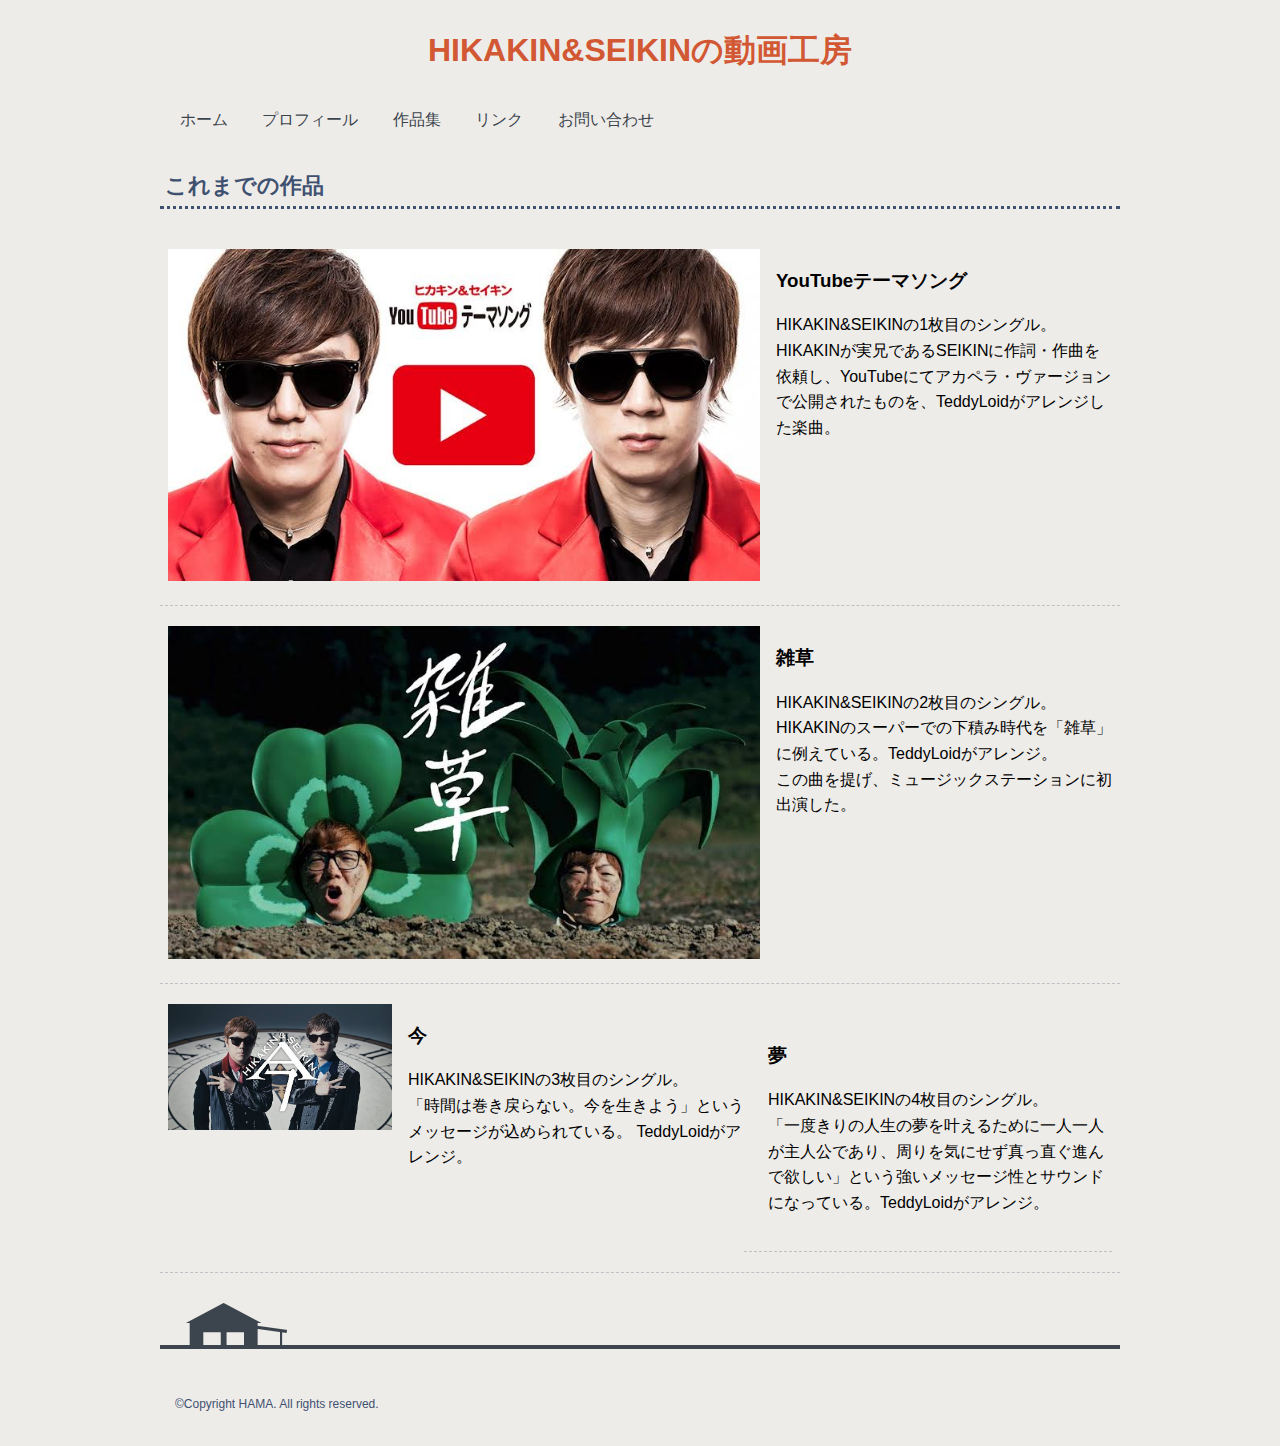
==== contents.html @ 1791b10b "Add files via upload" ====
<!doctype html>
<html>
<head>
   <meta charset="UTF-8">
   <meta name="viewport" content="width=device-width, initial-scale=1">
   <title>作品集 | HIKAKIN&amp;SEIKIN</title>
   <link rel="stylesheet" href="css/style.css">
</head>
<body>
<div class="wrapper">
  <!-- ヘッダー -->
  <header class="header">
    <h1 class="logo"><a href="index.html">HIKAKIN&SEIKINの動画工房</a></h1>
    <nav class="nav">
      <ul>
        <li><a href="index.html">ホーム</a></li>
        <li><a href="about.html">プロフィール</a></li>
        <li><a href="contents.html">作品集</a></li>
        <li><a href="link.html>">リンク</a></li>
        <li><a href="contact.html">お問い合わせ</a></li>
      </ul>
    </nav>
  </header>
  <!-- ヘッダー ここまで -->
  <!-- メイン -->
  <main>
    <h2>これまでの作品</h2>
    <div class="contents-block">
      <div class="contents-item">
        <div class="contents-photo">
          <img src="image/IMG_4722.JPG" alt="" width="739" height="415">
        </div>
        <div class="contents-text">
          <h3>YouTubeテーマソング</h3>
          <p>HIKAKIN&amp;SEIKINの1枚目のシングル。<br>HIKAKINが実兄であるSEIKINに作詞・作曲を依頼し、YouTubeにてアカペラ・ヴァージョンで公開されたものを、TeddyLoidがアレンジした楽曲。</p>
        </div>
      </div>

      <div class="contents-item">
        <div class="contents-photo">
          <img src="image/IMG_4723.JPG" alt="">
        </div>
        <div class="contents-text">
          <h3>雑草</h3>
          <p>HIKAKIN&amp;SEIKINの2枚目のシングル。<br>HIKAKINのスーパーでの下積み時代を「雑草」に例えている。TeddyLoidがアレンジ。<br>この曲を提げ、ミュージックステーションに初出演した。</p>
        </div>
      </div>

      <div class="contents-item">
        <div class="contents-photo">
          <img src="image/IMG_4724.JPG" alt="">
        </div>
        <div class="contents-text">
          <h3>今</h3>
          <p>HIKAKIN&amp;SEIKINの3枚目のシングル。<br>「時間は巻き戻らない。今を生きよう」というメッセージが込められている。
          TeddyLoidがアレンジ。</p>
        </div>

        <div class="contents-item">
          <div class="contents-photo">
            <img src="image/dream.JPG" alt="">
          </div>
          <div class="contents-text">
            <h3>夢</h3>
            <p>HIKAKIN&amp;SEIKINの4枚目のシングル。<br>「一度きりの人生の夢を叶えるために一人一人が主人公であり、周りを気にせず真っ直ぐ進んで欲しい」という強いメッセージ性とサウンドになっている。TeddyLoidがアレンジ。
            </p>
          </div>
      </div>
    </div>
  </main>
  <!-- メイン ここまで -->
  <!-- フッター -->
  <footer class="footer">
    <p>&copy;Copyright HAMA. All rights reserved.</p>
  </footer>
  <!-- フッター ここまで -->
</div>
</body>
</html>
---- css/style.css ----
@charset "UTF-8";

/* 全てのWebページに適用される */
html {
  font-family: sans-serif;
}
html * {
  box-sizing: border-box;
}
body {
  margin: 0 0 0 0;
  background-color: #eeece9;
}
.wrapper {
  margin: 0 auto 0 auto;
  max-width: 960px;
}
h2 {
  color: #3f5170;
  font-size: 22px;
  border-bottom: 3px dotted #3f5170;
  margin-top: 20px;
  margin-right: 0px;
  margin-bottom: 20px;
  margin-left: 0px;
  padding-top: 5px;
  padding-right: 5px;
  padding-bottom: 5px;
  padding-left: 5px;
}
p {
  line-height: 1.6;
}
a:link {
  color: #d25833;
}
a:visited {
  color: #d25833;
}
a:hover {
  color: #e3937a;
}
a:active {
  color: #ff6a3b;
}
img {
  max-width: 100%;
  height: auto;
}
/* 全てのページに適用 - ヘッダー - */
.logo {
  margin: 50px 0 40px 0;
  line-height: 0;
  text-align: center;
}
.nav li {
  display: inline;
  list-style-type: none;
  padding-right: 30px;
}
.nav ul {
  margin: 0 0 0 0;
  padding: 20px 10px 15px 20px;
  background-image: url(..image/menu-bg.png);
  background-repeat: repeat-x;
}
.nav a:link {
  color: #3c454d;
  text-decoration: none;
}
.nav a:visited {
  color: #3c454d;
  text-decoration: none;
}
.nav a:hover {
  color: #7b8dac;
  text-decoration: none;
}
.nav a:active {
  color: #5a9bc0;
  text-decoration: none;
}
.logo a:link {
  text-decoration: none;
}
.logo a:visited {
  text-decoration: none;
}
.logo a:hover {
  text-decoration: none;
}
.logo a:active {
  text-decoration: none;
}

/* 全てのページに適用 - フッター - */
.footer {
  background-image: url(../image/footer-bg.png);
  background-repeat: no-repeat;
  margin: 30px 0 0 0;
  padding: 80px 15px 20px 15px;
  font-size: 12px;
  color: #3f5170;
}

/* 個別のスタイル */
/* index.html */
.keyvisual {
  margin: 15px 0 0 0;
}
/* .news-item {
  margin: 0;
}
*/
/* about.html */
.hikakinseikin-photo {
  float: left;
  padding: 0 1em 1em 0;
}
.clear {
  clear: both;
}

/* テーブル */
.info {
  border-collapse: collapse;
}
.info th, .info td {
  padding: 8px;
  border: 1px solid #bec2c7;
  text-align: left;
}
.info th {
  background-color: #dde2ea;
  width: 90px;
  color: #3f5170;
  vertical-align: top;
  text-align:center;
}
.map-info {
  border-collapse: collapse;
}
.map-info th, .map-info td {
  padding: 8px;
  text-align: left;
}
.map-info th {
  background-color: #dde2ea;
  width: 90px;
  color: #3f5170;
  vertical-align: top;
  text-align:center;
}

/* contents.html */
.contents-item {
  display: flex;
  border-bottom: 1px dashed #bec2c7;
  padding: 20px 8px;
}
.contents-photo {
  margin-right: 16px;
  flex: 1 1 auto;
}
.contents-text {
  flex: 0 0 336px;
}

/* contact.html */
.map {
  text-align: center;
}
form div {
  padding: 12px;
  border-bottom: 1px dashed #bec2c7;
}
select {
  width: 15em;
}
input[name="subject"] {
  width: 30em;
}
textarea {
  width: 30em;
  height: 6em;
}
input[name="submit"] {
  margin: 0 0 0 0;
  width: 5em;
}
.submit, .message {
  border-bottom: 0px;
}

/* スマートフォン用CSS */
@media (max-width: 767px) {
  /* 全体 - ナビゲーション */
  .wrapper {
    margin: 0 8px;
  }
  .logo {
    margin: 30px 0;
  }
  .nav {
    background-color: #dfddda;
  }
  .nav li {
    display: block;
  }

  /* contents.html - 横並び解除　*/
  .contents-item {
    display: block;
  }
  .contents-photo {
    margin-right: 0;
    width: 100%;
  }
  .contents-text {
    widrth: 100%;
  }

  /* about.html - 画像のパディングを調整 */
  .hikakinseikin-photo {
    padding-right: 0;
  }

  /* contact.html - フォーム */
  select {
    width: 100%;
  }
  input[name="subject"] {
    width: 100%;
  }
  textarea {
    width: 100%;
  }
  input[type="submit"] {
    marghin: 20px 0;
    width: 100%;
  }

}
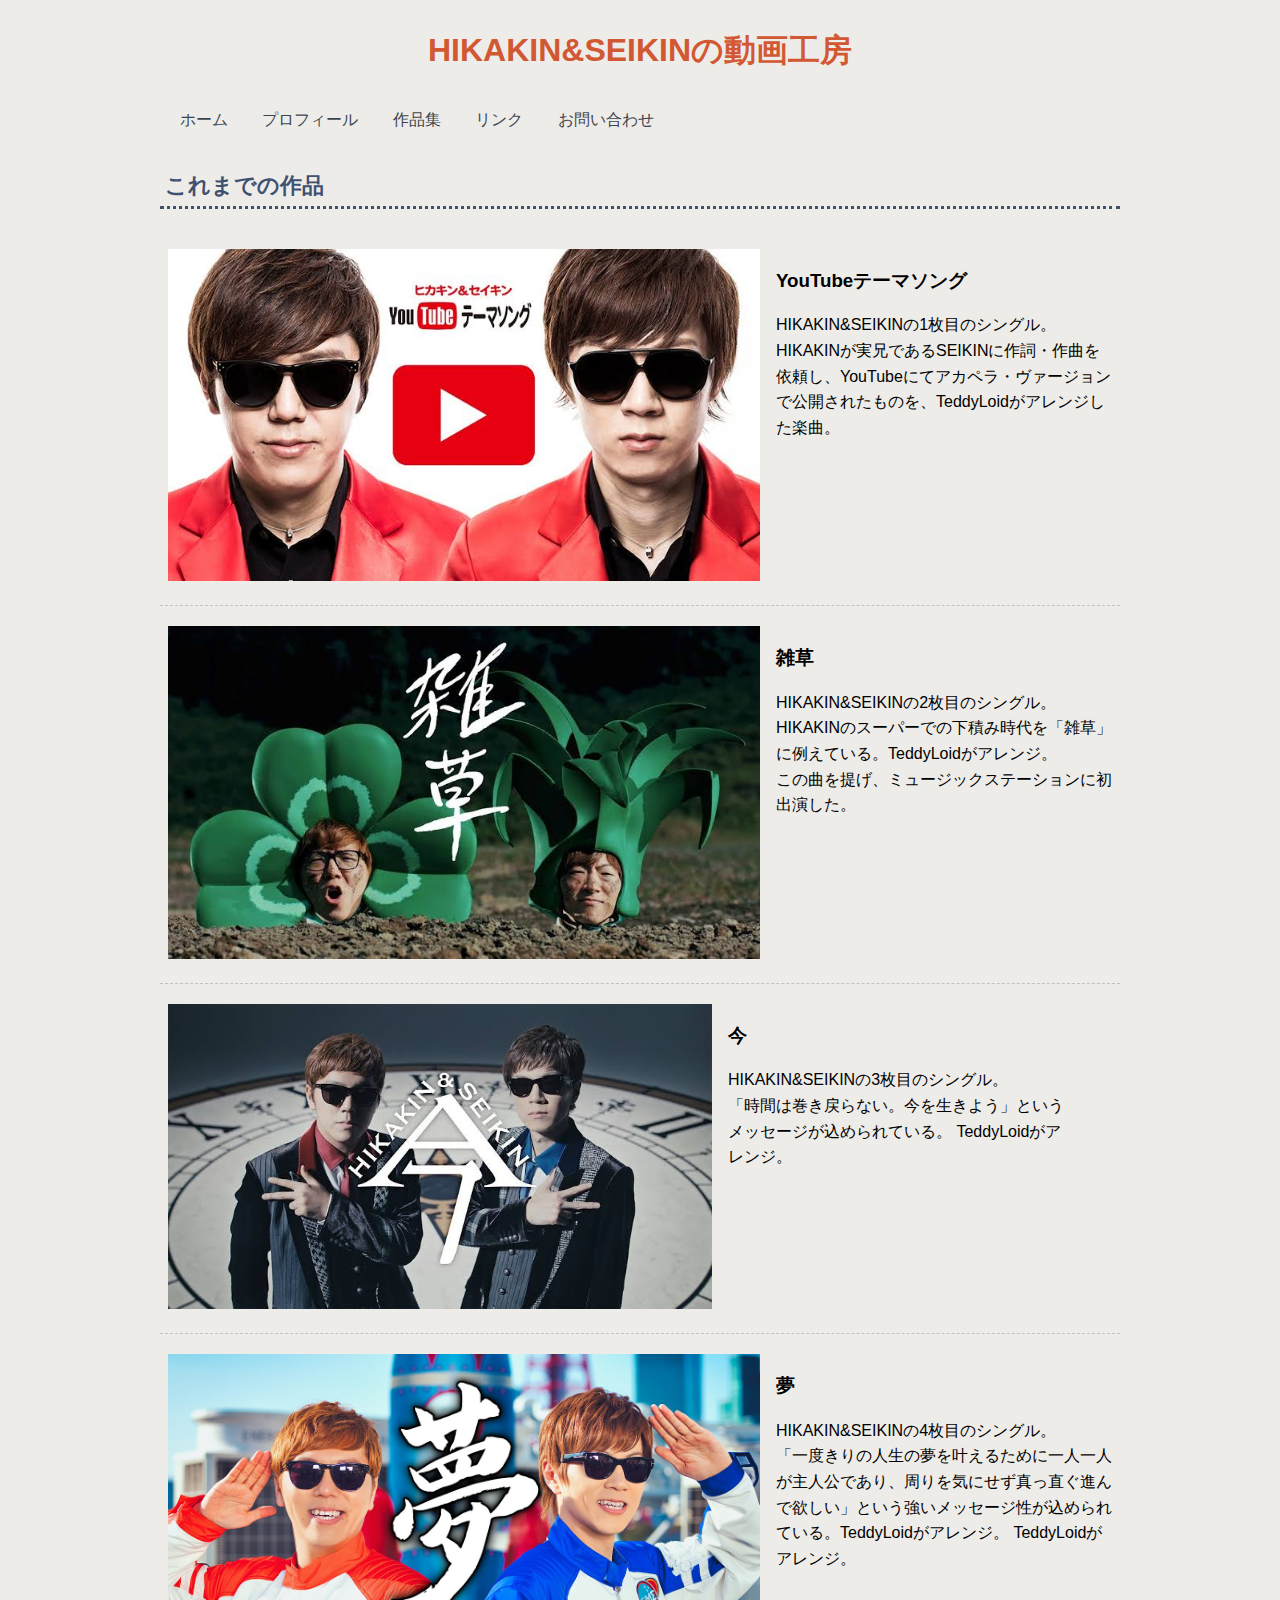
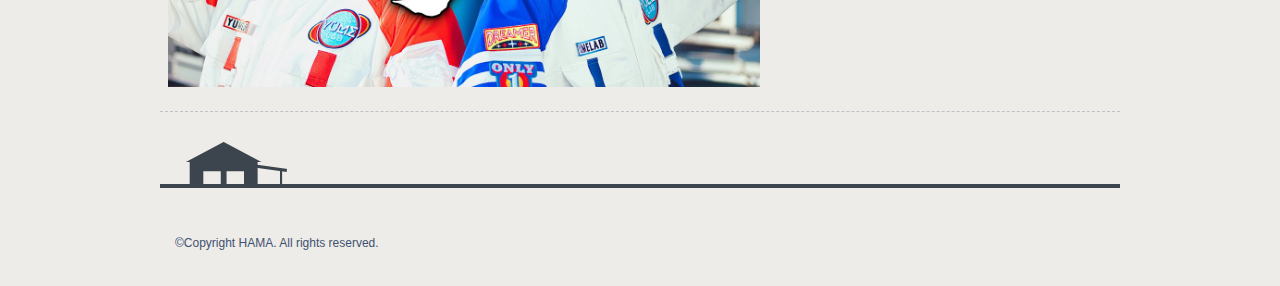
==== commit b0b7e989: "Update contents.html" ====
--- a/contents.html
+++ b/contents.html
@@ -55,14 +55,16 @@
           <p>HIKAKIN&amp;SEIKINの3枚目のシングル。<br>「時間は巻き戻らない。今を生きよう」というメッセージが込められている。
           TeddyLoidがアレンジ。</p>
         </div>
-
+　　　  </div>
+       
         <div class="contents-item">
           <div class="contents-photo">
-            <img src="image/dream.JPG" alt="">
+            <img src="image/dream.jpg" alt="">
           </div>
           <div class="contents-text">
             <h3>夢</h3>
-            <p>HIKAKIN&amp;SEIKINの4枚目のシングル。<br>「一度きりの人生の夢を叶えるために一人一人が主人公であり、周りを気にせず真っ直ぐ進んで欲しい」という強いメッセージ性とサウンドになっている。TeddyLoidがアレンジ。
+            <p>HIKAKIN&amp;SEIKINの4枚目のシングル。<br>「一度きりの人生の夢を叶えるために一人一人が主人公であり、周りを気にせず真っ直ぐ進んで欲しい」という強いメッセージ性が込められている。TeddyLoidがアレンジ。
+TeddyLoidがアレンジ。
             </p>
           </div>
       </div>
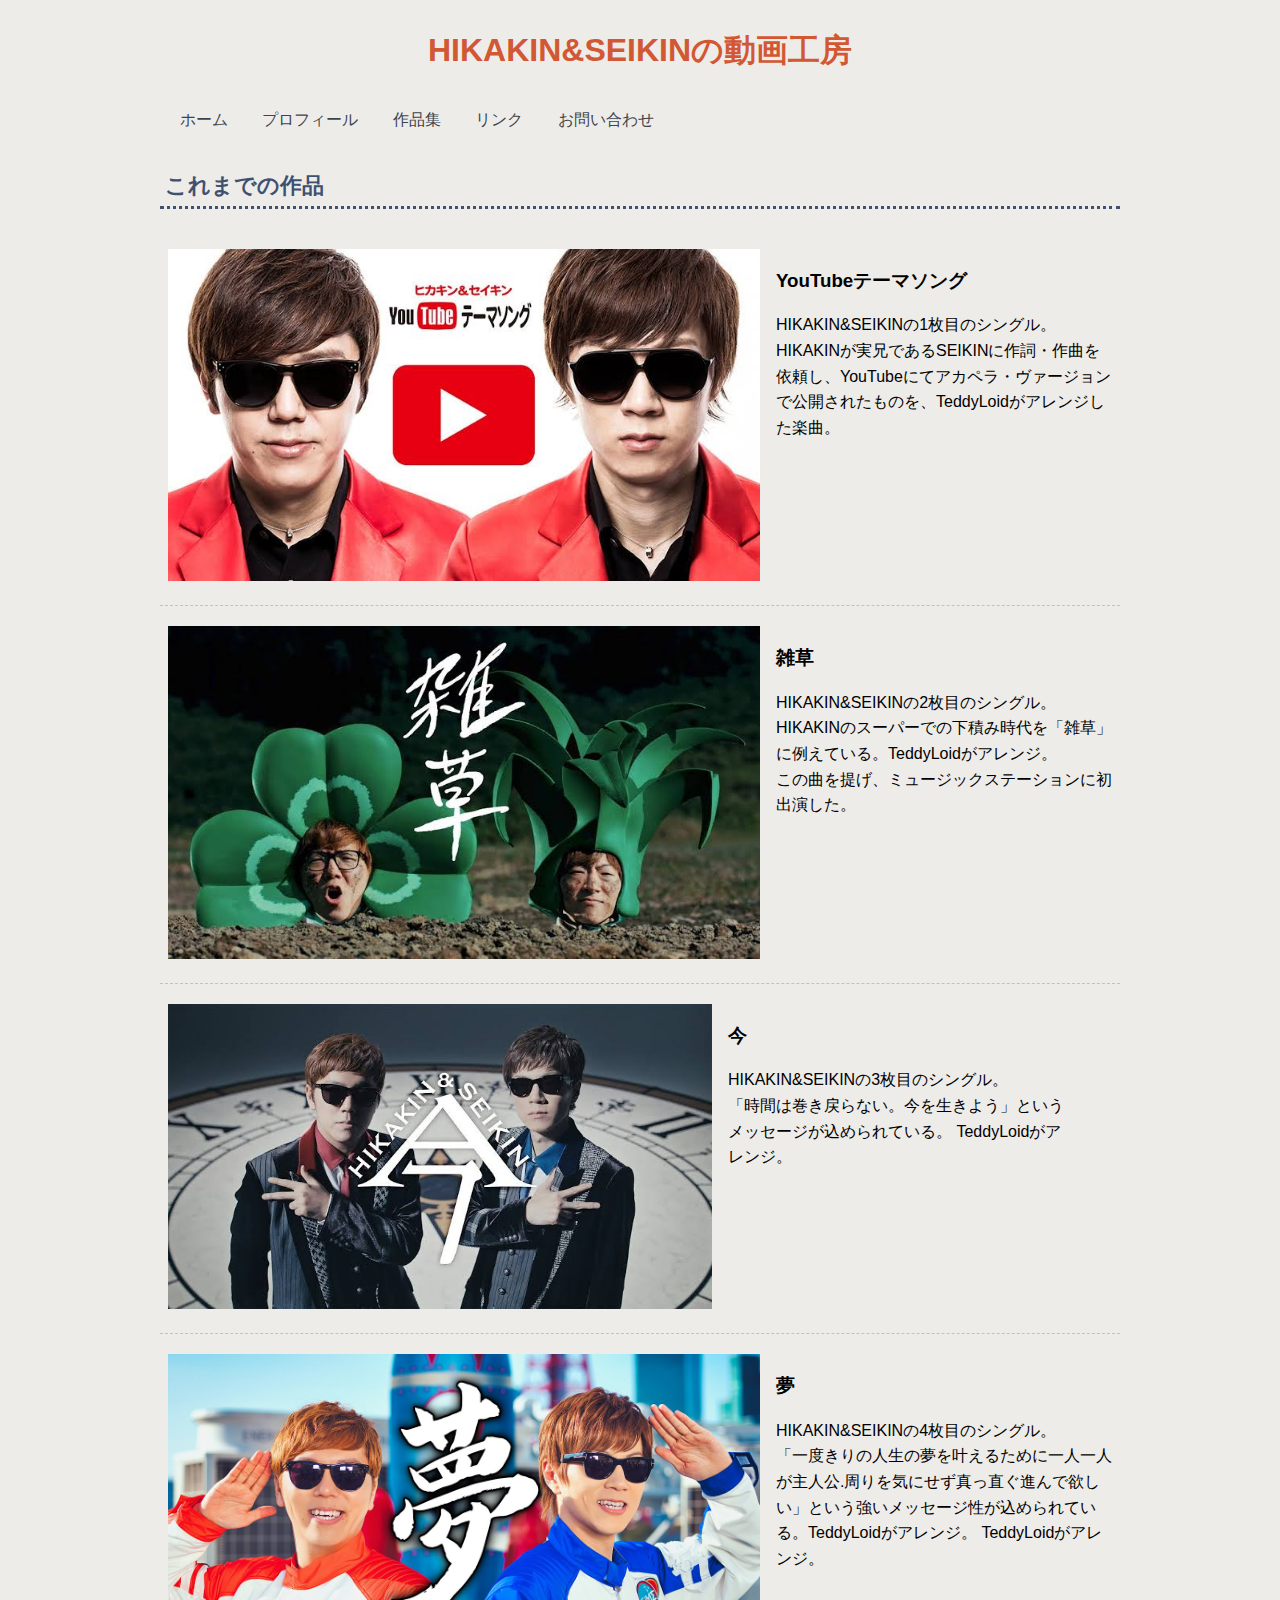
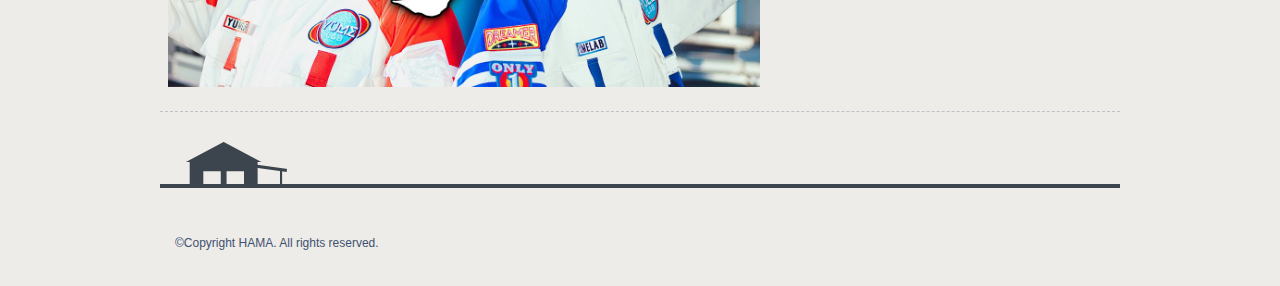
==== commit 09e1ef2d: "Update contents.html" ====
--- a/contents.html
+++ b/contents.html
@@ -63,7 +63,7 @@
           </div>
           <div class="contents-text">
             <h3>夢</h3>
-            <p>HIKAKIN&amp;SEIKINの4枚目のシングル。<br>「一度きりの人生の夢を叶えるために一人一人が主人公であり、周りを気にせず真っ直ぐ進んで欲しい」という強いメッセージ性が込められている。TeddyLoidがアレンジ。
+            <p>HIKAKIN&amp;SEIKINの4枚目のシングル。<br>「一度きりの人生の夢を叶えるために一人一人が主人公.周りを気にせず真っ直ぐ進んで欲しい」という強いメッセージ性が込められている。TeddyLoidがアレンジ。
 TeddyLoidがアレンジ。
             </p>
           </div>
--- a/css/style.css
+++ b/css/style.css
@@ -105,6 +105,9 @@
 
 /* 個別のスタイル */
 /* index.html */
+.youtube {
+  text-align: center;
+}
 .keyvisual {
   margin: 15px 0 0 0;
 }
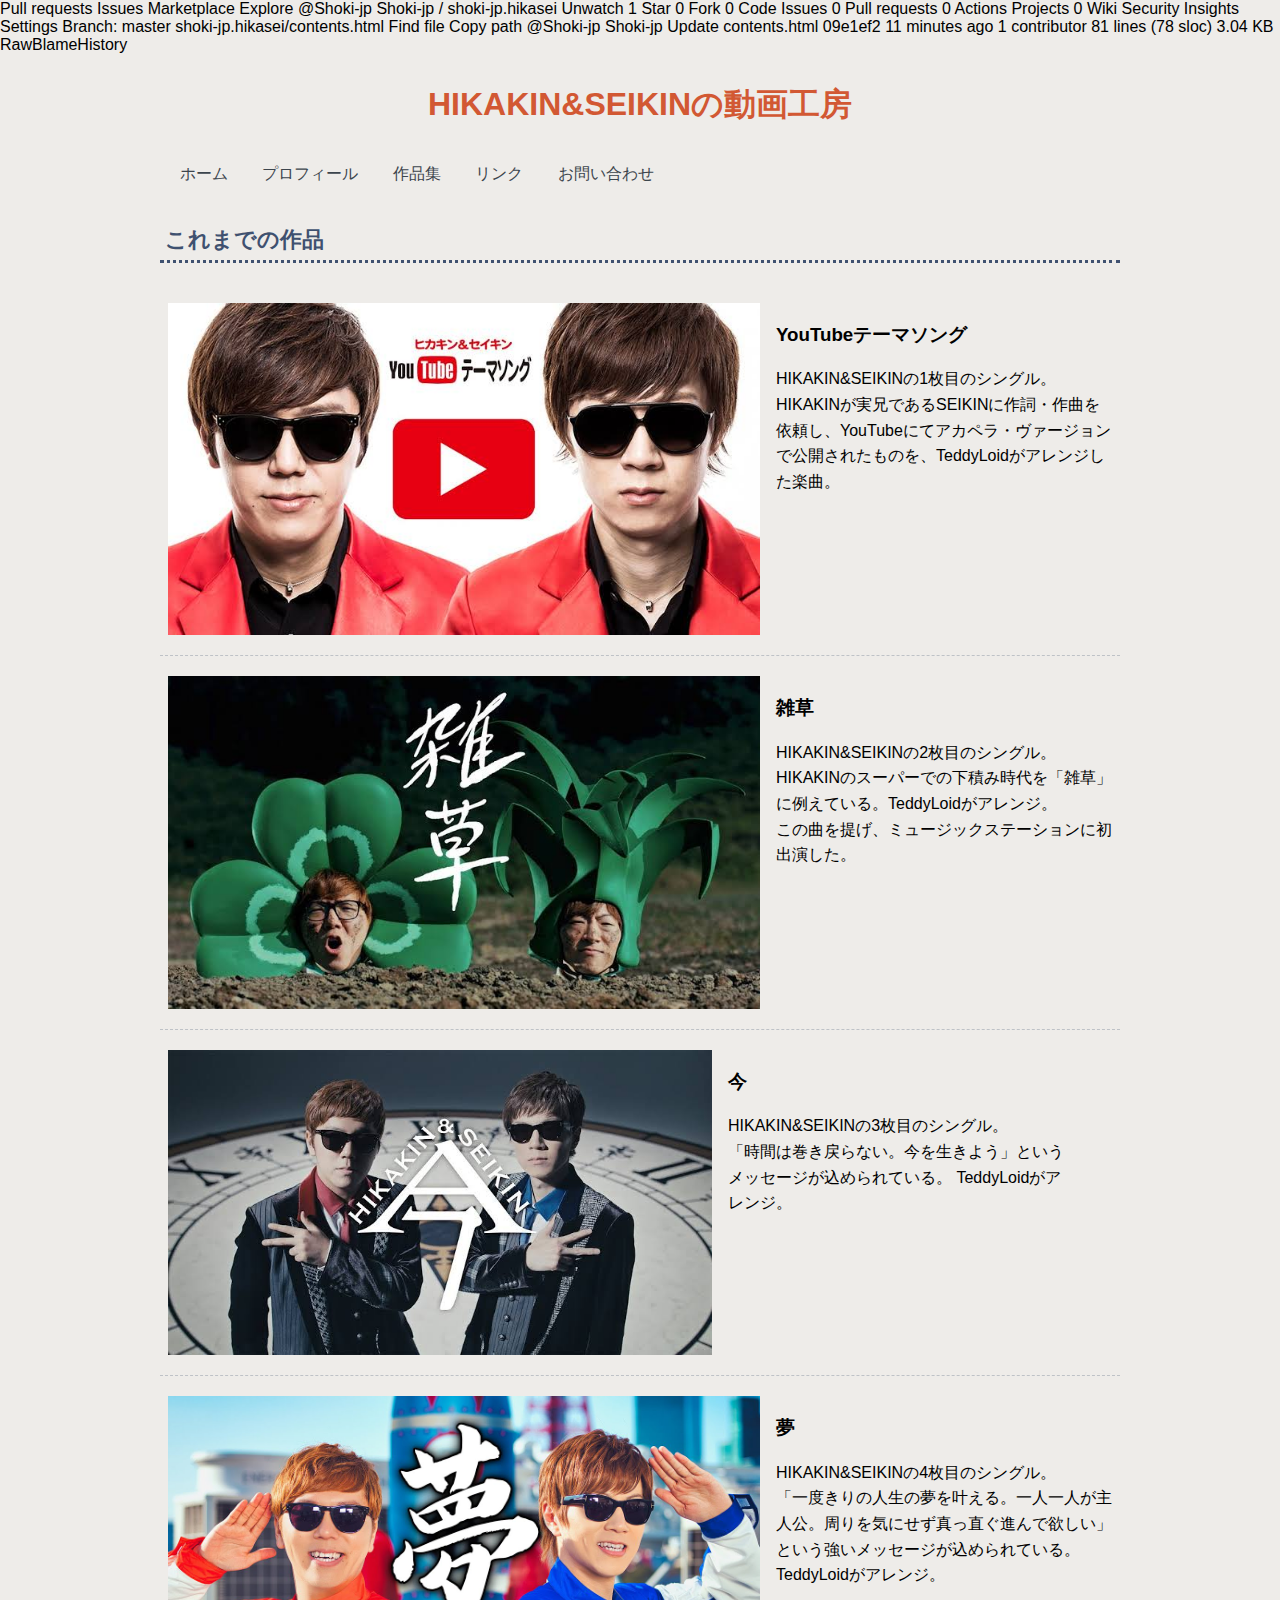
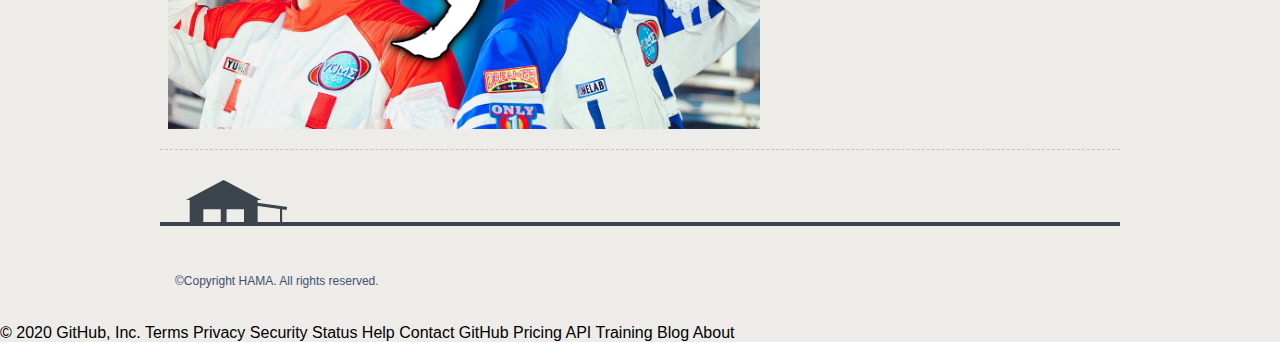
==== commit 0c3c5bbc: "Update contents.html" ====
--- a/contents.html
+++ b/contents.html
@@ -1,3 +1,27 @@
+
+
+Pull requests
+Issues
+Marketplace
+Explore
+
+@Shoki-jp
+Shoki-jp
+/
+shoki-jp.hikasei
+ Unwatch 1
+ Star 0
+ Fork 0
+ Code  Issues 0  Pull requests 0  Actions  Projects 0  Wiki  Security  Insights  Settings
+Branch: master
+shoki-jp.hikasei/contents.html
+Find file Copy path
+@Shoki-jp Shoki-jp Update contents.html
+09e1ef2 11 minutes ago
+1 contributor
+81 lines (78 sloc)  3.04 KB
+RawBlameHistory
+
 <!doctype html>
 <html>
 <head>
@@ -56,15 +80,14 @@
           TeddyLoidがアレンジ。</p>
         </div>
 　　　  </div>
-       
+
         <div class="contents-item">
           <div class="contents-photo">
             <img src="image/dream.jpg" alt="">
           </div>
           <div class="contents-text">
             <h3>夢</h3>
-            <p>HIKAKIN&amp;SEIKINの4枚目のシングル。<br>「一度きりの人生の夢を叶えるために一人一人が主人公.周りを気にせず真っ直ぐ進んで欲しい」という強いメッセージ性が込められている。TeddyLoidがアレンジ。
-TeddyLoidがアレンジ。
+            <p>HIKAKIN&amp;SEIKINの4枚目のシングル。<br>「一度きりの人生の夢を叶える。一人一人が主人公。周りを気にせず真っ直ぐ進んで欲しい」という強いメッセージが込められている。TeddyLoidがアレンジ。
             </p>
           </div>
       </div>
@@ -79,3 +102,15 @@
 </div>
 </body>
 </html>
+© 2020 GitHub, Inc.
+Terms
+Privacy
+Security
+Status
+Help
+Contact GitHub
+Pricing
+API
+Training
+Blog
+About
